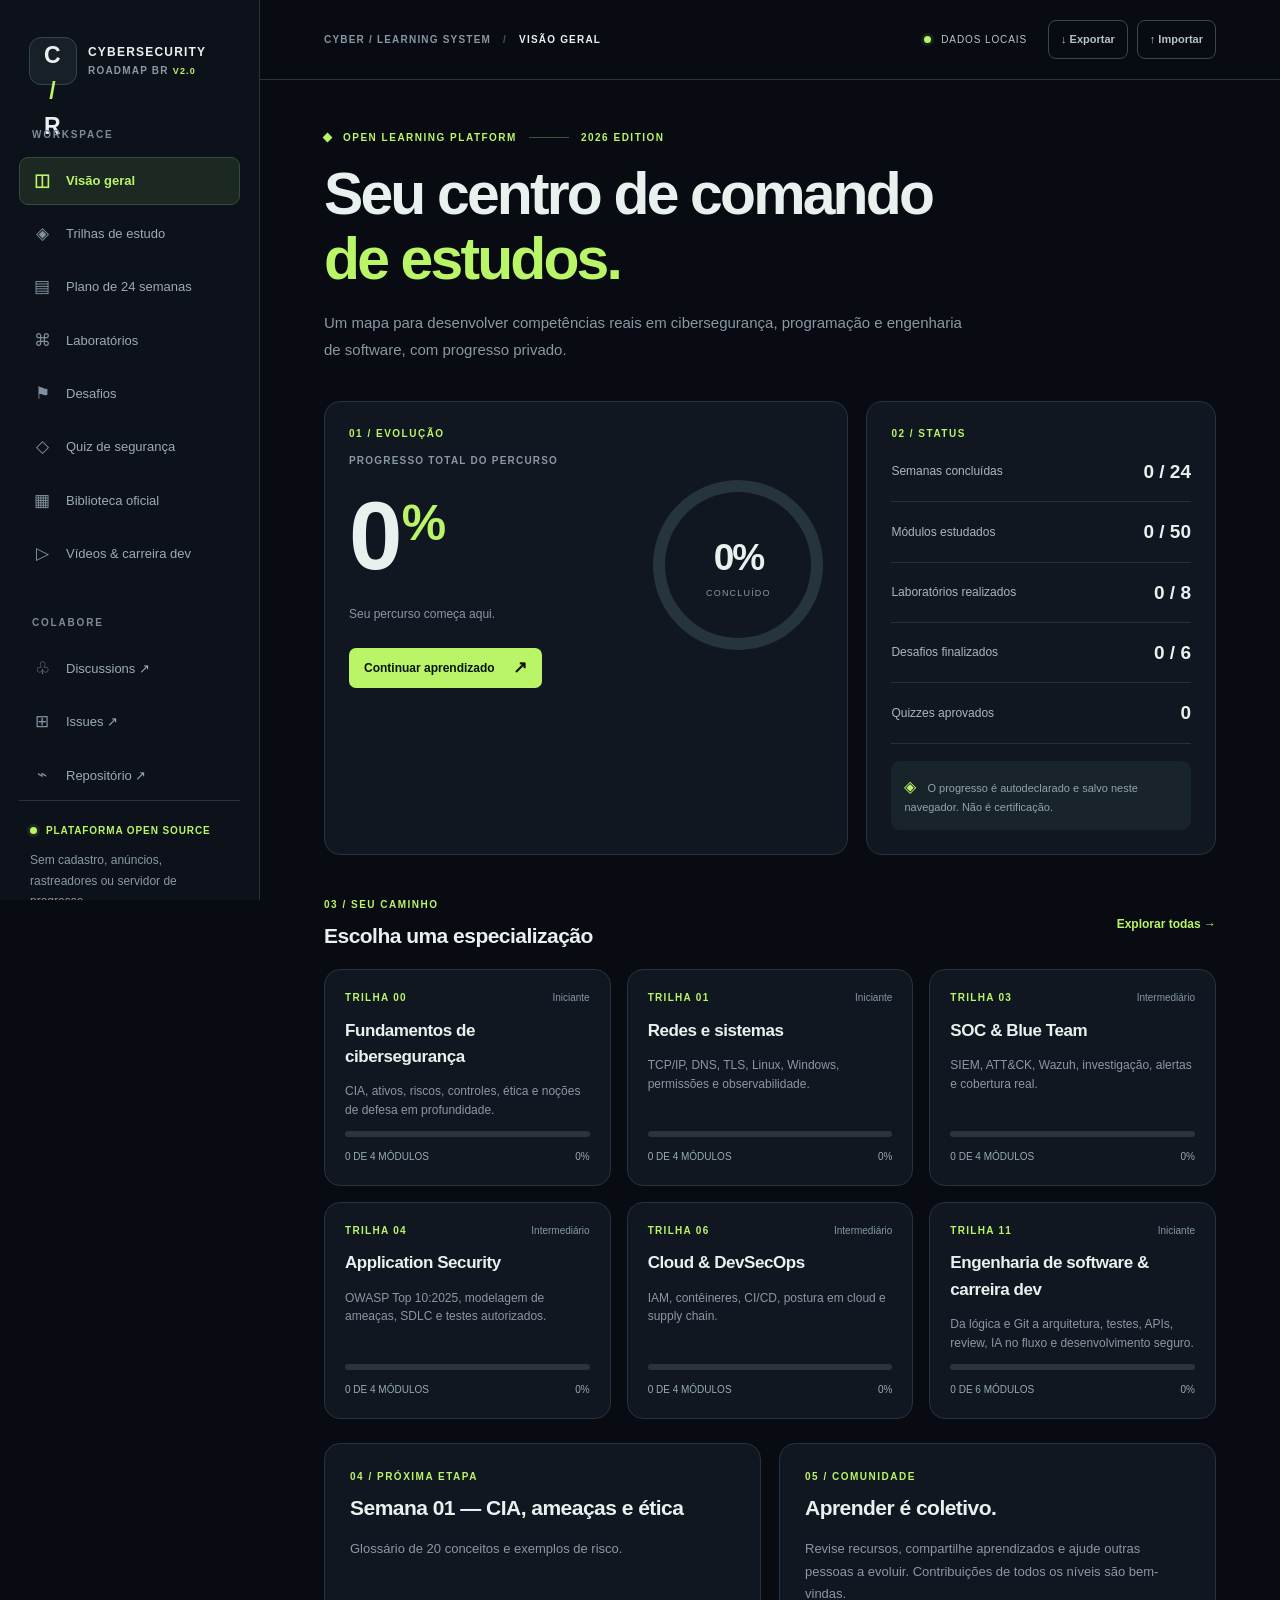
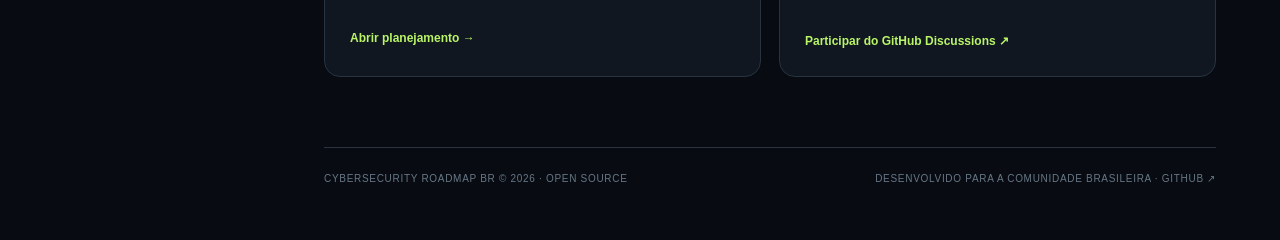
==== site/index.html @ 552be5e3 "feat: launch Study OS dashboard, dev track, videos, labs and community quality workflows" ====
<!doctype html>
<html lang="pt-BR">
<head>
  <meta charset="utf-8">
  <meta name="viewport" content="width=device-width, initial-scale=1">
  <meta name="theme-color" content="#080c12">
  <meta name="description" content="Cybersecurity Roadmap BR — dashboard gratuito, privado e interativo de estudos de cibersegurança. Trilhas, desafios, quizzes, laboratórios e referências oficiais.">
  <meta name="referrer" content="strict-origin-when-cross-origin">
  <title>Cybersecurity Roadmap BR — Study OS</title>
  <link rel="icon" type="image/svg+xml" href="./favicon.svg">
  <link rel="stylesheet" href="./style.css">
  <script defer src="./data.js"></script>
  <script defer src="./app.js"></script>
</head>
<body>
<div class="shell">
  <aside class="sidebar" id="sidebar">
    <a class="brand" href="#inicio" aria-label="Cybersecurity Roadmap BR, início">
      <span class="brand-symbol" aria-hidden="true">C<span class="accent">/</span>R</span>
      <span class="brand-text"><strong>CYBERSECURITY</strong><small>ROADMAP BR <span class="version">V2.0</span></small></span>
    </a>
    <div class="sidebar-caption">WORKSPACE</div>
    <nav aria-label="Menu principal" class="nav">
      <a href="#inicio" class="nav-link selected" data-nav="inicio"><span>◫</span> Visão geral</a>
      <a href="#trilhas" class="nav-link" data-nav="trilhas"><span>◈</span> Trilhas de estudo</a>
      <a href="#roadmap" class="nav-link" data-nav="roadmap"><span>▤</span> Plano de 24 semanas</a>
      <a href="#laboratorios" class="nav-link" data-nav="laboratorios"><span>⌘</span> Laboratórios</a>
      <a href="#desafios" class="nav-link" data-nav="desafios"><span>⚑</span> Desafios</a>
      <a href="#quiz" class="nav-link" data-nav="quiz"><span>◇</span> Quiz de segurança</a>
      <a href="#biblioteca" class="nav-link" data-nav="biblioteca"><span>▦</span> Biblioteca oficial</a>
    </nav>
    <div class="sidebar-caption space-top">COLABORE</div>
    <nav aria-label="Comunidade" class="nav">
      <a class="nav-link external" href="https://github.com/raphaelguterres/cybersecurity-roadmap-br/discussions" target="_blank" rel="noopener noreferrer"><span>♧</span> Discussions ↗</a>
      <a class="nav-link external" href="https://github.com/raphaelguterres/cybersecurity-roadmap-br/issues" target="_blank" rel="noopener noreferrer"><span>⊞</span> Issues ↗</a>
      <a class="nav-link external" href="https://github.com/raphaelguterres/cybersecurity-roadmap-br" target="_blank" rel="noopener noreferrer"><span>⌁</span> Repositório ↗</a>
    </nav>
    <div class="sidebar-bottom">
      <div class="online-indicator"><span class="online-dot"></span> PLATAFORMA OPEN SOURCE</div>
      <p>Sem cadastro, anúncios, rastreadores ou servidor de progresso.</p>
      <a href="https://github.com/raphaelguterres" target="_blank" rel="noopener noreferrer">by Raphael Guterres ↗</a>
    </div>
  </aside>

  <div class="main-area">
    <header class="topbar">
      <button class="mobile-toggle ghost-button" id="menu-toggle" type="button" aria-label="Abrir menu" aria-expanded="false">☰</button>
      <div class="breadcrumb"><span>CYBER / LEARNING SYSTEM</span><span class="sep">/</span><strong id="page-label">VISÃO GERAL</strong></div>
      <div class="top-actions">
        <span class="privacy"><span class="online-dot"></span> DADOS LOCAIS</span>
        <button type="button" class="ghost-button small" id="export-btn" title="Exportar progresso em JSON">↓ Exportar</button>
        <button type="button" class="ghost-button small" id="import-btn" title="Importar progresso de backup">↑ Importar</button>
        <input type="file" id="import-file" accept=".json,application/json" hidden>
      </div>
    </header>

    <main id="main" tabindex="-1">
      <div class="heading">
        <div class="eyebrow"><span class="small-square"></span> OPEN LEARNING PLATFORM <span class="eyebrow-line"></span> 2026 EDITION</div>
        <h1 id="view-title">Seu centro de comando<br><em>de estudos.</em></h1>
        <p class="heading-description" id="view-description">Um mapa para desenvolver competências reais em cibersegurança, com progresso privado e prática documentada.</p>
      </div>

      <section class="view" id="view-inicio" data-view="inicio">
        <div class="hero-grid">
          <article class="panel hero-panel">
            <div class="section-kicker">01 / EVOLUÇÃO</div>
            <div class="hero-inner">
              <div>
                <p class="subdued label-uppercase">PROGRESSO TOTAL DO PERCURSO</p>
                <div class="large-number"><span id="total-percent">0</span><span class="number-sign">%</span></div>
                <p class="subdued hero-note" id="overall-caption">Seu percurso começa aqui.</p>
                <a href="#trilhas" class="primary-link">Continuar aprendizado <span>↗</span></a>
              </div>
              <div class="donut" id="overall-donut" role="img" aria-label="Progresso 0 porcento"><div class="donut-inner"><span id="donut-percent">0%</span><small>CONCLUÍDO</small></div></div>
            </div>
          </article>
          <article class="panel status-panel">
            <div class="section-kicker">02 / STATUS</div>
            <div class="stat-row"><span>Semanas concluídas</span><strong id="week-count">0 <small>/ 24</small></strong></div>
            <div class="stat-row"><span>Módulos estudados</span><strong id="unit-count">0</strong></div>
            <div class="stat-row"><span>Laboratórios realizados</span><strong id="lab-count">0</strong></div>
            <div class="stat-row"><span>Desafios finalizados</span><strong id="challenge-count">0</strong></div>
            <div class="stat-row"><span>Quizzes aprovados</span><strong id="quiz-count">0</strong></div>
            <div class="quiet-info"><span>◈</span> O progresso é autodeclarado e salvo neste navegador. Não é certificação.</div>
          </article>
        </div>
        <div class="section-header"><div><div class="section-kicker">03 / SEU CAMINHO</div><h2>Escolha uma especialização</h2></div><a href="#trilhas" class="text-link">Explorar todas →</a></div>
        <div class="track-grid" id="overview-tracks"></div>
        <div class="bottom-grid">
          <article class="panel padded">
            <div class="section-kicker">04 / PRÓXIMA ETAPA</div>
            <h2 id="next-week-name">Semana 01</h2>
            <p class="subdued" id="next-week-description">A primeira etapa do roadmap.</p>
            <div class="section-footer"><a href="#roadmap" class="text-link">Abrir planejamento →</a></div>
          </article>
          <article class="panel padded">
            <div class="section-kicker">05 / COMUNIDADE</div>
            <h2>Aprender é coletivo.</h2>
            <p class="subdued">Revise recursos, compartilhe aprendizados e ajude outras pessoas a evoluir. Contribuições de todos os níveis são bem-vindas.</p>
            <div class="section-footer"><a href="https://github.com/raphaelguterres/cybersecurity-roadmap-br/discussions" class="text-link" target="_blank" rel="noopener noreferrer">Participar do GitHub Discussions ↗</a></div>
          </article>
        </div>
      </section>

      <section class="view" id="view-trilhas" data-view="trilhas" hidden>
        <div class="section-header"><h2>Trilhas por especialidade</h2><span class="subdued" id="tracks-summary"></span></div>
        <div class="filters" role="group" aria-label="Filtrar trilhas" id="track-filters">
          <button type="button" data-level="Todas" class="filter active">Todas</button>
          <button type="button" data-level="Iniciante" class="filter">Iniciante</button>
          <button type="button" data-level="Intermediário" class="filter">Intermediário</button>
          <button type="button" data-level="Avançado" class="filter">Avançado</button>
        </div>
        <div id="track-list" class="track-list"></div>
      </section>

      <section class="view" id="view-roadmap" data-view="roadmap" hidden>
        <div class="row-between"><p class="subdued">Seis ciclos, 24 semanas. Referência flexível de 6 a 8 horas por semana.</p><span id="roadmap-count" class="count-pill">0/24</span></div>
        <div class="roadmap-progress"><div id="roadmap-progress-fill"></div></div>
        <div class="timeline" id="week-list"></div>
      </section>

      <section class="view" id="view-laboratorios" data-view="laboratorios" hidden>
        <div class="intro-note"><strong>Ambiente autorizado.</strong> Faça os exercícios apenas em máquinas próprias, VMs isoladas ou plataformas com autorização explícita. Nunca publique credenciais, dumps ou logs privados.</div>
        <div id="lab-list" class="cards-list"></div>
      </section>

      <section class="view" id="view-desafios" data-view="desafios" hidden>
        <p class="subdued">Exercícios de aplicação, projetados para documentação pública segura. Desafios não exigem acessar serviços de terceiros.</p>
        <div id="challenge-list" class="cards-list"></div>
      </section>

      <section class="view" id="view-quiz" data-view="quiz" hidden>
        <div class="quiz-intro panel padded" id="quiz-intro"><span class="section-kicker">AVALIAÇÃO FORMATIVA</span><h2>Teste o que você aprendeu</h2><p class="subdued">10 questões por rodada, selecionadas de uma base aberta. O resultado é para autoconhecimento, não certificação.</p><button type="button" id="start-quiz" class="primary-button">Iniciar quiz →</button></div>
        <div class="quiz-stage" id="quiz-stage" hidden></div>
      </section>

      <section class="view" id="view-biblioteca" data-view="biblioteca" hidden>
        <div class="search-panel"><label for="resource-search">BUSCAR FONTE DE ESTUDO</label><input type="search" id="resource-search" placeholder="Ex.: OWASP, redes, NIST, Wazuh..." autocomplete="off"><p class="subdued">Curadoria de fontes oficiais e plataformas educacionais conhecidas. Algumas oferecem planos pagos opcionais.</p></div>
        <div class="filters" role="group" aria-label="Filtrar recursos" id="resource-filters"></div>
        <p class="subdued" id="resource-count"></p>
        <div class="resource-grid" id="resource-list"></div>
      </section>

      <footer class="footer"><span>CYBERSECURITY ROADMAP BR © 2026 · OPEN SOURCE</span><span>DESENVOLVIDO PARA A COMUNIDADE BRASILEIRA · <a href="https://github.com/raphaelguterres/cybersecurity-roadmap-br" target="_blank" rel="noopener noreferrer">GITHUB ↗</a></span></footer>
    </main>
  </div>
</div>
<div class="toast" id="toast" role="status" aria-live="polite"></div>
</body>
</html>
---- site/style.css ----
:root{color-scheme:dark;--bg:#080c12;--sidebar:#0d121a;--panel:#101720;--panel-hover:#151d28;--stroke:#273340;--text:#e9f1ef;--muted:#8a98a3;--accent:#baf568;--accent-dark:#1c3020;--blue:#90aaf7;--warning:#ffd493;--radius:16px;--max:1370px}
*{box-sizing:border-box}
html{scroll-behavior:smooth}
body{margin:0;background:var(--bg);color:var(--text);font-family:Inter,ui-sans-serif,-apple-system,BlinkMacSystemFont,"Segoe UI",sans-serif;font-size:15px;line-height:1.55}
button,input{font:inherit}
button{cursor:pointer}a{color:inherit;text-decoration:none}
a:hover{color:var(--accent)}
button:focus-visible,a:focus-visible,input:focus-visible{outline:2px solid var(--accent);outline-offset:3px}
[hidden]{display:none!important}
.shell{display:flex;min-height:100vh}
.sidebar{position:fixed;left:0;top:0;bottom:0;width:260px;display:flex;flex-direction:column;padding:33px 19px 24px;border-right:1px solid var(--stroke);background:var(--sidebar);z-index:30;overflow:auto}
.brand{display:flex;align-items:center;gap:11px;padding:4px 10px 29px}
.brand-symbol{background:#171f27;border:1px solid #354454;border-radius:12px;width:48px;height:48px;display:grid;place-items:center;font-size:23px;font-weight:900;letter-spacing:-.12em;padding-right:4px}
.brand-symbol .accent{color:var(--accent)}
.brand-text{display:flex;flex-direction:column;line-height:1.6;letter-spacing:.08em}
.brand-text strong{font-size:12px}
.brand-text small{font-size:10px;color:var(--muted);font-weight:700}
.version{color:var(--accent);font-size:9px}
.sidebar-caption{font-size:10px;letter-spacing:.18em;color:#7d8b98;font-weight:800;padding:13px 13px 14px}
.nav{display:flex;flex-direction:column;gap:5px}
.nav-link{display:flex;align-items:center;gap:14px;padding:10px 12px;color:#9baab5;font-size:13px;border:1px solid transparent;border-radius:9px;transition:background .16s,color .16s}
.nav-link span{font-size:17px;color:#81909e;width:20px;text-align:center}
.nav-link:hover{background:#17212a;color:#f1f8f2}
.nav-link.selected{background:#1b2922;border-color:#334e35;color:var(--accent);font-weight:700}
.nav-link.selected span{color:var(--accent)}
.space-top{margin-top:24px}
.sidebar-bottom{border-top:1px solid var(--stroke);padding:22px 11px 0;margin-top:auto;font-size:12px;color:var(--muted)}
.sidebar-bottom p{line-height:1.7}
.sidebar-bottom a{color:#d1dbd9;font-size:11px}
.online-dot{display:inline-block;width:7px;height:7px;background:var(--accent);border-radius:100%;box-shadow:0 0 0 3px #baf56818}
.online-indicator{font-size:10px;letter-spacing:.09em;color:var(--accent);font-weight:800;display:flex;align-items:center;gap:9px}
.main-area{margin-left:260px;width:calc(100% - 260px)}
.topbar{height:80px;display:flex;align-items:center;justify-content:space-between;border-bottom:1px solid var(--stroke);padding:0 clamp(22px,5vw,72px);gap:15px}
.breadcrumb{display:flex;gap:12px;align-items:center;letter-spacing:.12em;color:#8796a2;font-size:10px;font-weight:750}
.breadcrumb strong{color:var(--text)}
.sep{color:#415365}
.top-actions{display:flex;align-items:center;gap:9px}
.privacy{font-size:10px;color:#b6c4c6;letter-spacing:.09em;display:flex;align-items:center;gap:10px;margin-right:12px}
.ghost-button{border:1px solid #394653;background:transparent;color:#b4c2cb;border-radius:8px;padding:10px 12px}
.ghost-button:hover{border-color:#7a906b;color:var(--accent)}
.ghost-button.small{font-size:11px;font-weight:650}
.mobile-toggle{display:none}
main{max-width:var(--max);margin:auto;padding:50px clamp(22px,5vw,72px) 30px}
.heading{margin-bottom:38px}
.eyebrow,.section-kicker{color:var(--accent);font-weight:800;letter-spacing:.15em;font-size:10px}
.eyebrow{display:flex;align-items:center;gap:12px}
.eyebrow-line{display:inline-block;width:40px;height:1px;background:#41533d}
.small-square{display:inline-block;background:var(--accent);width:7px;height:7px;transform:rotate(45deg)}
h1{font-weight:750;letter-spacing:-.048em;font-size:clamp(35px,4.6vw,66px);line-height:1.11;margin:15px 0 18px}
h1 em{font-style:normal;color:var(--accent)}
h2{font-size:21px;letter-spacing:-.025em;font-weight:730;margin:8px 0 12px}
.heading-description{color:var(--muted);font-size:15px;max-width:650px;line-height:1.8}
.panel{background:var(--panel);border:1px solid var(--stroke);border-radius:var(--radius)}
.hero-grid{display:grid;grid-template-columns:minmax(0,1.5fr) minmax(290px,1fr);gap:18px}
.hero-panel,.status-panel{padding:24px}
.hero-inner{display:flex;align-items:center;justify-content:space-between;gap:12px;min-height:245px}
.label-uppercase{text-transform:uppercase;letter-spacing:.12em;font-size:10px;font-weight:750}
.large-number{font-size:clamp(60px,8vw,96px);line-height:1.15;letter-spacing:-.08em;font-weight:750;margin:12px 0}
.number-sign{color:var(--accent);font-size:.52em;vertical-align:top;margin-left:7px;line-height:1.7}
.subdued{color:var(--muted);line-height:1.75}
.hero-note{font-size:12px;max-width:245px;margin:0 0 23px}
.primary-link{background:var(--accent);color:#0b120a;padding:11px 15px;border-radius:7px;font-weight:800;display:inline-flex;gap:18px;font-size:12px}
.primary-link:hover{background:#d2ff9d;color:#07100b}
.primary-link span{font-size:17px;line-height:1}
.donut{--pct:0;background:conic-gradient(var(--accent) calc(var(--pct)*1%),#26343d 0);width:170px;height:170px;flex:none;border-radius:50%;padding:12px;display:grid;place-items:center}
.donut-inner{background:var(--panel);width:100%;height:100%;border-radius:50%;display:flex;flex-direction:column;align-items:center;justify-content:center}
.donut-inner>span{font-size:37px;font-weight:750;letter-spacing:-.055em}
.donut-inner small{font-size:9px;letter-spacing:.13em;color:var(--muted)}
.stat-row{display:flex;align-items:center;justify-content:space-between;gap:14px;padding:15px 0;border-bottom:1px solid #26303a;color:#a9b7bd;font-size:12px}
.stat-row strong{font-size:19px;color:var(--text)}
.stat-row strong small{font-size:11px;color:var(--muted)}
.quiet-info{background:#18232a;border-radius:9px;margin-top:17px;padding:13px;color:#90a4ad;font-size:11px;line-height:1.6}
.quiet-info span{font-size:16px;color:var(--accent);padding-right:8px}
.section-header,.row-between{display:flex;justify-content:space-between;align-items:center;gap:15px}
.section-header{margin:42px 0 17px}
.section-header h2{margin:7px 0 0}
.text-link{color:var(--accent);font-weight:750;font-size:12px}
.text-link:hover{text-decoration:underline}
.track-grid{display:grid;grid-template-columns:repeat(3,minmax(0,1fr));gap:16px}
.track-card{display:flex;flex-direction:column;gap:12px;min-height:180px;transition:border-color .15s,transform .15s;padding:20px}
.track-card:hover{border-color:#66865a;transform:translateY(-2px)}
.track-top{display:flex;justify-content:space-between;align-items:center}
.track-code{color:var(--accent);font-size:10px;letter-spacing:.13em;font-weight:800}
.track-level{font-size:10px;color:#8399a4}
.track-card h3{margin:0;font-size:17px;font-weight:750;letter-spacing:-.025em}
.track-card p{color:var(--muted);font-size:12px;margin:0;flex:1}
.progress-bar,.roadmap-progress{background:#29343b;height:6px;border-radius:6px;overflow:hidden}
.progress-fill,.roadmap-progress>div{height:100%;background:var(--accent);transition:width .35s ease}
.track-progress-label{display:flex;justify-content:space-between;align-items:center;font-size:10px;color:#98aab2}
.bottom-grid{display:grid;grid-template-columns:1fr 1fr;gap:18px;margin-top:24px}
.padded{padding:25px}
.bottom-grid p{font-size:13px;min-height:65px}
.section-footer{margin-top:22px}
.footer{margin:70px 0 0;border-top:1px solid var(--stroke);padding:23px 0;font-size:10px;letter-spacing:.07em;color:#677786;display:flex;align-items:center;justify-content:space-between;gap:18px}
.filters{display:flex;gap:9px;flex-wrap:wrap;margin:16px 0 24px}
.filter{background:transparent;color:#aab9c2;border:1px solid #344451;border-radius:30px;padding:9px 15px;font-size:12px}
.filter:hover{color:var(--accent);border-color:var(--accent)}
.filter.active{background:var(--accent-dark);border-color:#597e48;color:var(--accent)}
.track-list{display:grid;gap:16px}
.track-detail{padding:24px}
.track-detail-header{display:flex;justify-content:space-between;gap:20px;align-items:start}
.track-detail h3{font-size:21px;letter-spacing:-.03em;margin:10px 0 5px}
.track-detail p{color:var(--muted);font-size:13px;margin:5px 0 0}
.track-detail .track-progress-label{min-width:160px}
.module-grid{display:grid;grid-template-columns:repeat(2,minmax(0,1fr));gap:10px;margin:19px 0}
.module{display:flex;gap:10px;align-items:flex-start;border:1px solid #2b3942;padding:14px 13px;border-radius:10px;cursor:pointer;font-size:13px;line-height:1.5}
.module:hover{border-color:#566b52}
.module input{accent-color:var(--accent);width:16px;height:16px;flex:none;margin-top:2px}
.module:has(input:checked){background:#1c3026;border-color:#406546}
.module:has(input:checked) span{color:#b3d7b1}
.read-more{display:inline-block;margin-top:4px;color:var(--accent);font-size:12px;font-weight:750}
.row-between{margin-bottom:12px}
.count-pill{border:1px solid var(--stroke);padding:7px 11px;color:var(--accent);border-radius:8px;font-size:12px;white-space:nowrap}
.roadmap-progress{height:8px;margin-bottom:30px}
.timeline{display:grid;gap:26px}
.cycle-title{display:flex;align-items:center;gap:13px;color:var(--accent);font-size:12px;font-weight:800;letter-spacing:.09em;text-transform:uppercase;margin-bottom:14px}
.cycle-title:after{content:"";height:1px;background:var(--stroke);flex:1}
.week-card{display:flex;align-items:flex-start;gap:16px;border:1px solid var(--stroke);background:var(--panel);padding:18px 20px;border-radius:11px;margin-bottom:9px}
.week-number{color:#8293a0;font-weight:800;font-size:12px;min-width:27px}
.week-body{flex:1}
.week-body h3{font-size:15px;margin:0 0 5px}
.week-body p{font-size:12px;color:var(--muted);margin:0}
.week-check{width:20px;height:20px;accent-color:var(--accent);cursor:pointer}
.week-card.done{border-color:#3c6144;background:#111e19}
.intro-note{padding:15px 19px;background:#18231d;color:#b9ceba;border-left:3px solid var(--accent);margin-bottom:21px;font-size:13px;line-height:1.7;border-radius:0 7px 7px 0}
.cards-list{display:grid;grid-template-columns:repeat(2,minmax(0,1fr));gap:15px}
.task-card{display:flex;flex-direction:column;align-items:start;min-height:215px;padding:24px}
.task-card h3{font-size:19px;letter-spacing:-.02em;margin:10px 0}
.task-card p{font-size:12px;color:var(--muted);flex:1;margin:0 0 14px}
.task-card .meta{font-size:10px;letter-spacing:.08em;color:var(--accent);font-weight:750}
.task-card .task-bottom{width:100%;display:flex;gap:10px;justify-content:space-between;align-items:center}
.task-card .module{padding:8px 10px;font-size:11px}
.task-card a{font-size:12px;font-weight:750;color:var(--accent)}
.quiz-stage .question-title{font-size:20px}
.quiz-options{display:grid;gap:11px;margin:20px 0}
.quiz-option{display:flex;align-items:center;gap:14px;border-radius:10px;border:1px solid #35444d;padding:13px 16px;cursor:pointer}
.quiz-option:hover{border-color:var(--accent)}
.quiz-option:has(input:checked){border-color:var(--accent);background:#1b2a21}
.quiz-option input{accent-color:var(--accent)}
.quiz-progress{font-size:11px;letter-spacing:.12em;color:var(--accent)}
.primary-button{border:0;background:var(--accent);color:#10180d;padding:11px 17px;border-radius:8px;font-weight:800;font-size:13px}
.primary-button:disabled{opacity:.4;cursor:not-allowed}
.secondary-button{border:1px solid #5a6c56;background:transparent;color:var(--accent);padding:10px 15px;border-radius:8px;font-size:12px}
.quiz-result{font-size:54px;font-weight:800;color:var(--accent)}
.quiz-review{padding:16px;background:#1c252e;border-radius:11px;margin:11px 0}
.quiz-review strong{font-size:13px}
.quiz-review p{font-size:12px;color:var(--muted)}
.quiz-feedback{margin:15px 0;padding:15px;border-radius:9px;border:1px solid #48633b;color:#c1edac}
.quiz-feedback.warning{border-color:#715a35;color:#f0ce99}
.search-panel{border:1px solid var(--stroke);border-radius:14px;background:var(--panel);padding:19px}
.search-panel label{display:block;font-size:10px;letter-spacing:.12em;color:var(--accent);font-weight:800;margin-bottom:11px}
.search-panel input{width:100%;padding:14px 16px;background:#0b131d;border:1px solid #364751;border-radius:10px;color:var(--text);font-size:14px}
.search-panel p{font-size:12px;margin:12px 0 0}
.resource-grid{display:grid;grid-template-columns:repeat(2,minmax(0,1fr));gap:13px}
.resource-card{padding:19px;display:flex;flex-direction:column;gap:10px;min-height:185px}
.resource-card .category{font-size:10px;color:var(--accent);text-transform:uppercase;letter-spacing:.13em;font-weight:750}
.resource-card h3{font-size:15px;margin:0}
.resource-card p{color:var(--muted);font-size:12px;margin:0;flex:1}
.resource-card .open-link{font-size:12px;color:var(--accent);font-weight:750}
.resource-card small{font-size:10px;color:#8599a5}
.empty-state{background:var(--panel);border:1px dashed #41515a;padding:30px;text-align:center;color:var(--muted);border-radius:12px}
.toast{position:fixed;bottom:24px;right:22px;max-width:340px;background:#1d3023;border:1px solid #6b985e;color:#dbffca;padding:13px 18px;font-size:13px;border-radius:10px;box-shadow:0 15px 35px #0007;opacity:0;pointer-events:none;transform:translateY(8px);transition:opacity .2s,transform .2s;z-index:55}
.toast.visible{opacity:1;transform:translateY(0)}
@media(max-width:1250px){.track-grid{grid-template-columns:repeat(2,minmax(0,1fr))}.hero-grid{grid-template-columns:1fr}.hero-inner{min-height:205px}}
@media(max-width:900px){.sidebar{transform:translateX(-100%);transition:transform .2s}.sidebar.open{transform:translateX(0);box-shadow:30px 0 60px #0009}.main-area{margin-left:0;width:100%}.mobile-toggle{display:inline-flex}.topbar{height:65px;padding:0 20px}.breadcrumb{flex:1}.privacy{display:none}main{padding:32px 22px}.hero-grid{grid-template-columns:minmax(0,1fr) 1fr}.top-actions{gap:5px}}
@media(max-width:760px){.hero-grid,.bottom-grid,.cards-list,.resource-grid{grid-template-columns:1fr}.module-grid{grid-template-columns:1fr}.hero-inner{min-height:190px}.hero-panel,.status-panel{padding:20px}.donut{width:137px;height:137px}.donut-inner>span{font-size:30px}.top-actions .ghost-button{font-size:0;padding:9px}.top-actions #export-btn:first-letter,.top-actions #import-btn:first-letter{font-size:12px}.heading{margin-bottom:25px}.track-grid{grid-template-columns:1fr}.footer{flex-direction:column;align-items:flex-start}.breadcrumb{font-size:9px}.track-detail-header{display:block}}
@media(prefers-reduced-motion:reduce){*,*:before,*:after{animation:none!important;scroll-behavior:auto!important;transition:none!important}}
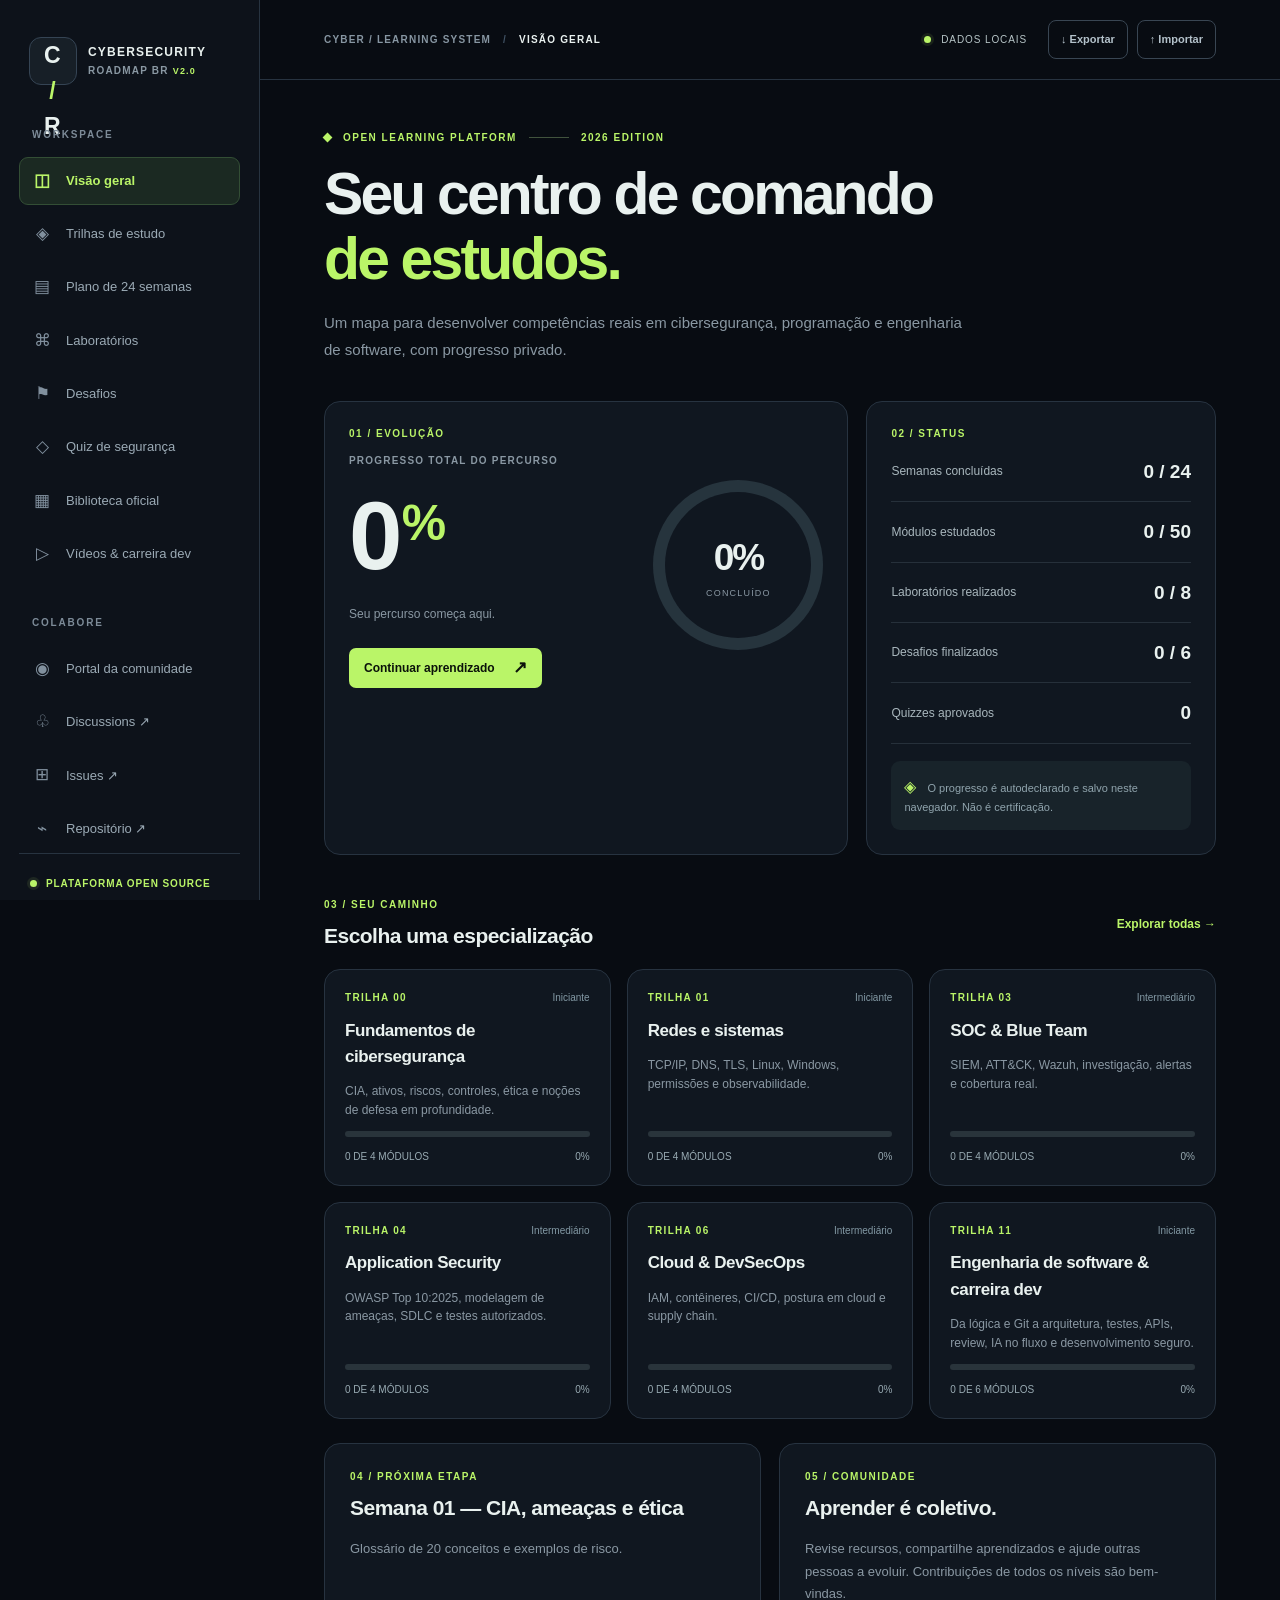
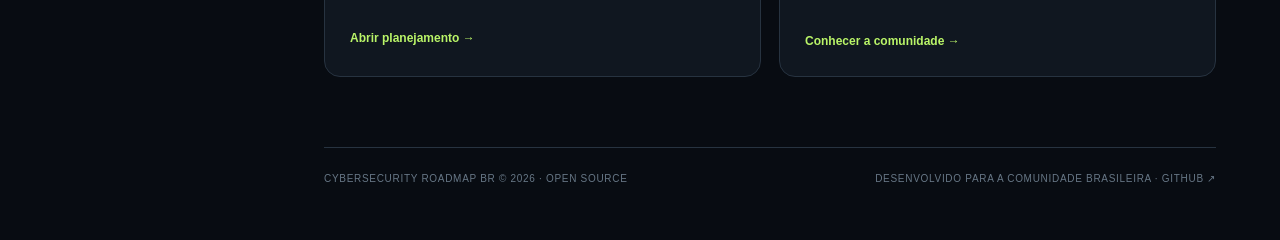
==== commit 00093899: "feat(community): launch onboarding, study circles, challenge and community portal" ====
--- a/site/index.html
+++ b/site/index.html
@@ -31,6 +31,7 @@
     </nav>
     <div class="sidebar-caption space-top">COLABORE</div>
     <nav aria-label="Comunidade" class="nav">
+      <a class="nav-link" href="./community.html"><span>◉</span> Portal da comunidade</a>
       <a class="nav-link external" href="https://github.com/raphaelguterres/cybersecurity-roadmap-br/discussions" target="_blank" rel="noopener noreferrer"><span>♧</span> Discussions ↗</a>
       <a class="nav-link external" href="https://github.com/raphaelguterres/cybersecurity-roadmap-br/issues" target="_blank" rel="noopener noreferrer"><span>⊞</span> Issues ↗</a>
       <a class="nav-link external" href="https://github.com/raphaelguterres/cybersecurity-roadmap-br" target="_blank" rel="noopener noreferrer"><span>⌁</span> Repositório ↗</a>
@@ -98,7 +99,7 @@
             <div class="section-kicker">05 / COMUNIDADE</div>
             <h2>Aprender é coletivo.</h2>
             <p class="subdued">Revise recursos, compartilhe aprendizados e ajude outras pessoas a evoluir. Contribuições de todos os níveis são bem-vindas.</p>
-            <div class="section-footer"><a href="https://github.com/raphaelguterres/cybersecurity-roadmap-br/discussions" class="text-link" target="_blank" rel="noopener noreferrer">Participar do GitHub Discussions ↗</a></div>
+            <div class="section-footer"><a href="./community.html" class="text-link">Conhecer a comunidade →</a></div>
           </article>
         </div>
       </section>
